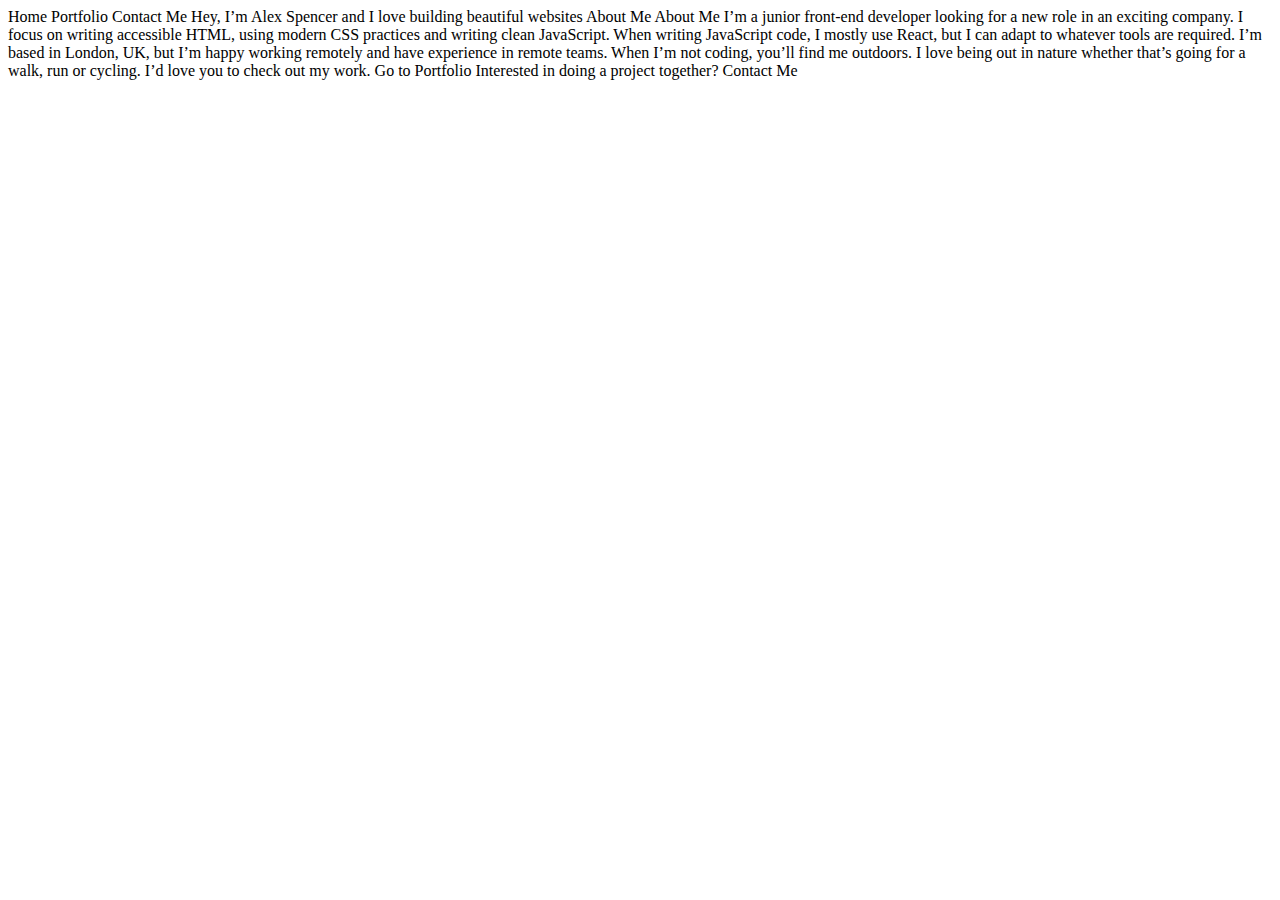
==== starter-code/index.html @ 2daa5cbf "first commit" ====
<!DOCTYPE html>
<html lang="en">
<head>
  <meta charset="UTF-8">
  <meta name="viewport" content="width=device-width, initial-scale=1.0">

  <link rel="icon" type="image/png" sizes="32x32" href="./images/favicon-32x32.png">
  
  <title>Frontend Mentor | Minimalist Portfolio</title>
</head>
<body>
  
  Home
  Portfolio
  Contact Me

  Hey, I’m Alex Spencer and I love building beautiful websites

  About Me

  About Me

  I’m a junior front-end developer looking for a new role in an exciting company. 
  I focus on writing accessible HTML, using modern CSS practices and writing clean 
  JavaScript. When writing JavaScript code, I mostly use React, but I can adapt to 
  whatever tools are required. I’m based in London, UK, but I’m happy working remotely 
  and have experience in remote teams. When I’m not coding, you’ll find me outdoors. 
  I love being out in nature whether that’s going for a walk, run or cycling. I’d love 
  you to check out my work.

  Go to Portfolio

  Interested in doing a project together?

  Contact Me

</body>
</html>
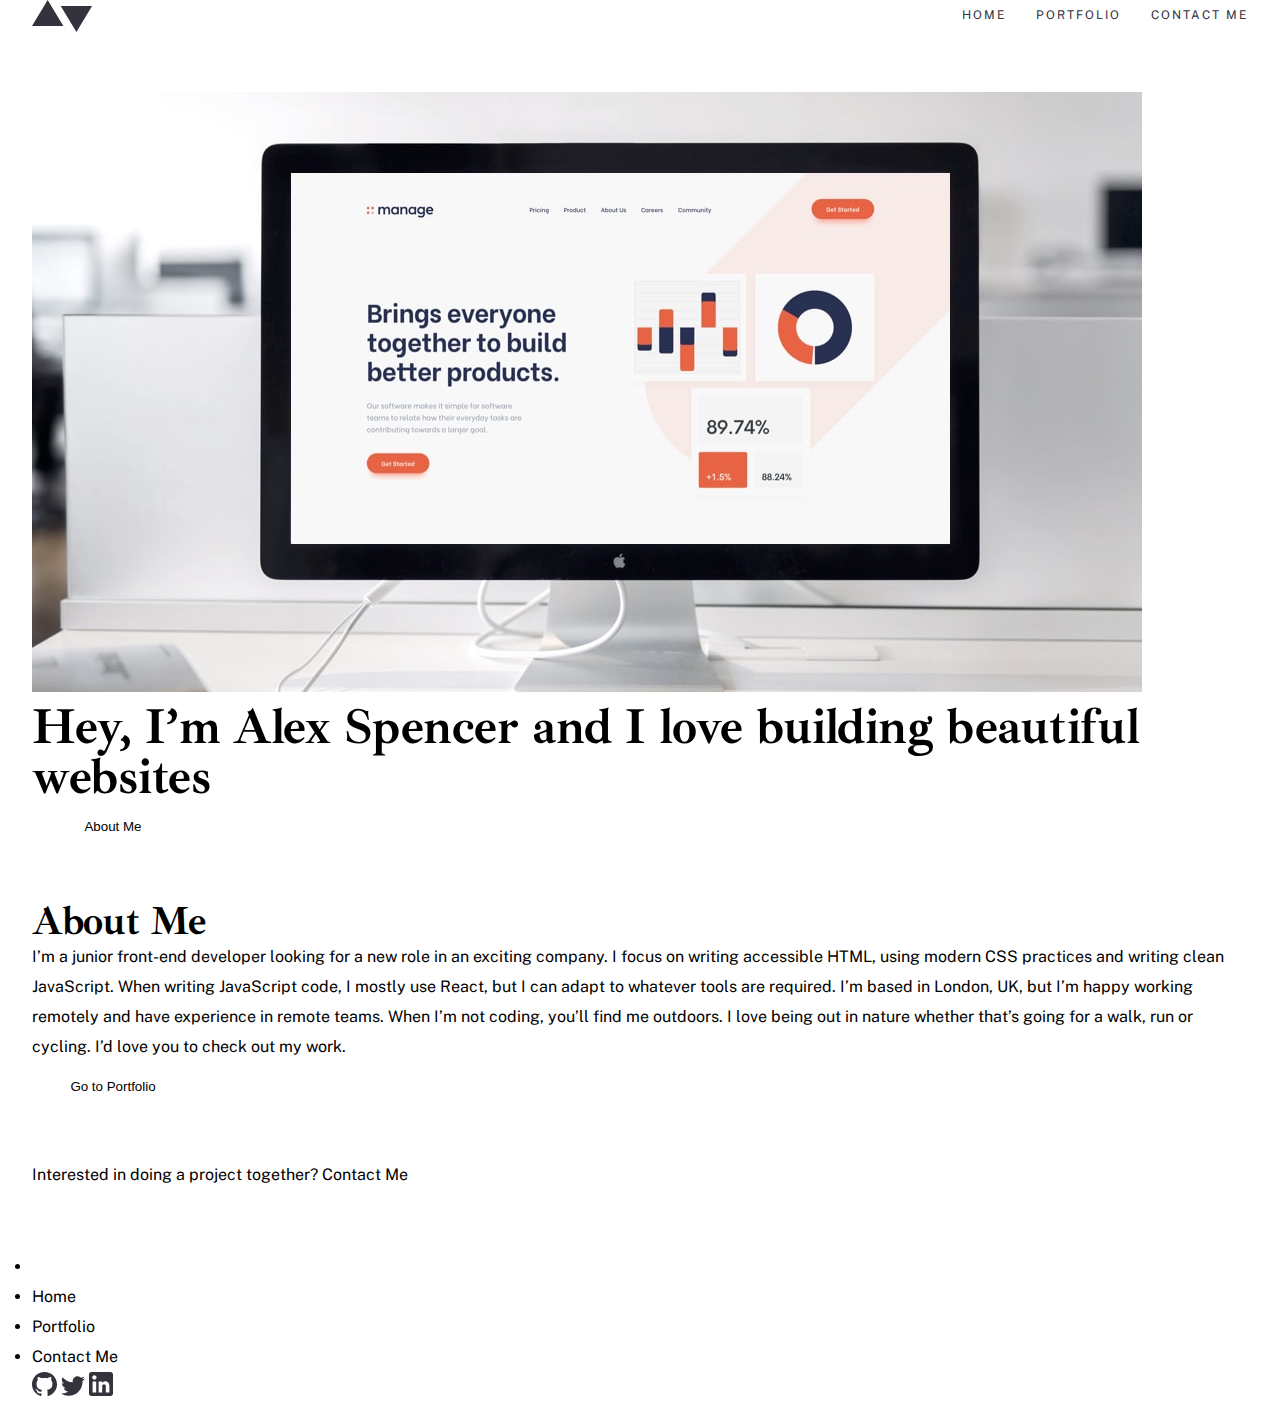
==== commit 0c4f8053: "Adding basic structure of index/home page & and basic style" ====
--- a/starter-code/index.html
+++ b/starter-code/index.html
@@ -1,38 +1,124 @@
 <!DOCTYPE html>
 <html lang="en">
+
 <head>
   <meta charset="UTF-8">
   <meta name="viewport" content="width=device-width, initial-scale=1.0">
 
   <link rel="icon" type="image/png" sizes="32x32" href="./images/favicon-32x32.png">
-  
+  <link rel="stylesheet" href="style.css">
+
   <title>Frontend Mentor | Minimalist Portfolio</title>
 </head>
+
 <body>
-  
-  Home
-  Portfolio
-  Contact Me
 
-  Hey, I’m Alex Spencer and I love building beautiful websites
+  <div class="container">
+    <nav class="navbar">
 
-  About Me
+      <div class="logo">
+        <svg xmlns="http://www.w3.org/2000/svg" width="61" height="32">
+          <path fill="#33323D" fill-rule="evenodd"
+            d="M60.082 5.878L44.408 32 28.735 5.878h31.347zM15.673 0l15.674 26.122H0L15.673 0z" />
+        </svg>
+      </div>
+      <ul class="navbar-list">
+        <li class="navbar-list-item">Home</li>
+        <li class="navbar-list-item">Portfolio</li>
+        <li class="navbar-list-item">Contact Me</li>
+      </ul>
+    </nav>
+  </div>
 
-  About Me
+  <div class="home-page">
 
-  I’m a junior front-end developer looking for a new role in an exciting company. 
-  I focus on writing accessible HTML, using modern CSS practices and writing clean 
-  JavaScript. When writing JavaScript code, I mostly use React, but I can adapt to 
-  whatever tools are required. I’m based in London, UK, but I’m happy working remotely 
-  and have experience in remote teams. When I’m not coding, you’ll find me outdoors. 
-  I love being out in nature whether that’s going for a walk, run or cycling. I’d love 
-  you to check out my work.
+    <div class="container">
 
-  Go to Portfolio
+      <div class="section hero">
 
-  Interested in doing a project together?
+        <div class="hero-image">
+          <img src="./images/homepage/desktop/image-homepage-hero.jpg" alt="Hero Image">
+        </div>
 
-  Contact Me
+        <div class="details">
+          <h1>Hey, I’m Alex Spencer and I love building beautiful websites</h1>
+
+          <button class="btn-secondary">About Me</button>
+        </div>
+
+      </div>
+
+      <div class="section about-me">
+        <h2>About Me</h2>
+
+        <p>
+          I’m a junior front-end developer looking for a new role in an exciting company.
+          I focus on writing accessible HTML, using modern CSS practices and writing clean
+          JavaScript. When writing JavaScript code, I mostly use React, but I can adapt to
+          whatever tools are required. I’m based in London, UK, but I’m happy working remotely
+          and have experience in remote teams. When I’m not coding, you’ll find me outdoors.
+          I love being out in nature whether that’s going for a walk, run or cycling. I’d love
+          you to check out my work.
+        </p>
+
+
+        <button class="btn-secondary">Go to Portfolio</button>
+      </div>
+
+      <div class="section contact">
+        Interested in doing a project together?
+
+        Contact Me
+      </div>
+
+    </div>
+
+  </div>
+
+
+
+
+  <div class="container">
+    <footer>
+
+      <div class="footer-navs">
+        <ul class="footer-list">
+          <li class="footer-logo">
+            <svg xmlns="http://www.w3.org/2000/svg" width="61" height="32">
+              <path fill="#fff" fill-rule="evenodd"
+                d="M60.082 5.878L44.408 32 28.735 5.878h31.347zM15.673 0l15.674 26.122H0L15.673 0z" />
+            </svg>
+          </li>
+          <li class="footer-list-item">Home</li>
+          <li class="footer-list-item">Portfolio</li>
+          <li class="footer-list-item">Contact Me</li>
+        </ul>
+
+        <div class="footer-socials">
+          <span class="footer-socials-item">
+            <svg xmlns="http://www.w3.org/2000/svg" width="25" height="24">
+              <path fill="#33323D"
+                d="M12.5 0C5.594 0 0 5.51 0 12.305c0 5.437 3.581 10.048 8.547 11.674.625.116.854-.265.854-.592 0-.292-.01-1.066-.016-2.092-3.477.742-4.21-1.65-4.21-1.65-.569-1.42-1.39-1.8-1.39-1.8-1.133-.764.087-.748.087-.748 1.255.086 1.914 1.268 1.914 1.268 1.115 1.881 2.927 1.338 3.641 1.024.113-.797.434-1.338.792-1.646-2.776-.308-5.694-1.366-5.694-6.08 0-1.343.484-2.44 1.286-3.302-.14-.31-.562-1.562.11-3.256 0 0 1.047-.33 3.437 1.261 1-.273 2.063-.409 3.125-.415 1.063.006 2.125.142 3.125.415 2.375-1.591 3.422-1.261 3.422-1.261.672 1.694.25 2.945.125 3.256.797.861 1.281 1.959 1.281 3.302 0 4.727-2.921 5.767-5.703 6.07.438.369.844 1.123.844 2.276 0 1.647-.016 2.97-.016 3.37 0 .322.22.707.86.584 5-1.615 8.579-6.23 8.579-11.658C25 5.509 19.403 0 12.5 0z" />
+            </svg>
+          </span>
+          <span class="footer-socials-item">
+            <svg xmlns="http://www.w3.org/2000/svg" width="24" height="20">
+              <path fill="#33323D"
+                d="M24 2.557a9.83 9.83 0 01-2.828.775A4.932 4.932 0 0023.337.608a9.864 9.864 0 01-3.127 1.195A4.916 4.916 0 0016.616.248c-3.179 0-5.515 2.966-4.797 6.045A13.978 13.978 0 011.671 1.149a4.93 4.93 0 001.523 6.574 4.903 4.903 0 01-2.229-.616c-.054 2.281 1.581 4.415 3.949 4.89a4.935 4.935 0 01-2.224.084 4.928 4.928 0 004.6 3.419A9.9 9.9 0 010 17.54a13.94 13.94 0 007.548 2.212c9.142 0 14.307-7.721 13.995-14.646A10.025 10.025 0 0024 2.557z" />
+            </svg>
+          </span>
+          <span class="footer-socials-item">
+            <svg xmlns="http://www.w3.org/2000/svg" width="24" height="24">
+              <path fill="#33323D"
+                d="M21.6 0H2.4C1.08 0 0 1.08 0 2.4v19.2C0 22.92 1.08 24 2.4 24h19.2c1.32 0 2.4-1.08 2.4-2.4V2.4C24 1.08 22.92 0 21.6 0zM7.2 20.4H3.6V9.6h3.6v10.8zM5.4 7.56c-1.2 0-2.16-.96-2.16-2.16 0-1.2.96-2.16 2.16-2.16 1.2 0 2.16.96 2.16 2.16 0 1.2-.96 2.16-2.16 2.16zm15 12.84h-3.6v-6.36c0-.96-.84-1.8-1.8-1.8-.96 0-1.8.84-1.8 1.8v6.36H9.6V9.6h3.6v1.44c.6-.96 1.92-1.68 3-1.68 2.28 0 4.2 1.92 4.2 4.2v6.84z" />
+            </svg>
+          </span>
+        </div>
+      </div>
+
+    </footer>
+  </div>
 
 </body>
+
 </html>--- a/starter-code/style.css
+++ b/starter-code/style.css
@@ -0,0 +1,116 @@
+@import url('https://fonts.googleapis.com/css2?family=Ibarra+Real+Nova:wght@400;700&family=Public+Sans&display=swap');
+
+:root{
+   --primary-cyan: #5fb4a2;
+   --dark-blue: #203a4c;
+   --gray-dark-blue: #33323d;
+   --bg-light-gray: #fafafa;
+   --txt-field-light-gray: #eaeaea;
+   --error-red: #f43030;
+  }
+*{
+  padding: 0;
+  margin: 0;
+  box-sizing: border-box;
+}
+body{
+  font-family: 'Public Sans', sans-serif;
+  line-height: 30px;
+  font-size: 16px;
+}
+.container{
+  width: 95%;
+  margin: 0 auto;
+}
+h1{
+  font-family: 'Ibarra Real Nova', serif;
+  font-weight: bold;
+  font-size: 50px;
+  line-height: 50px;
+  letter-spacing: -0.45px;
+}
+h2{
+  font-family: 'Ibarra Real Nova', serif;
+  font-weight: bold;
+  font-size: 40px;
+  line-height: 42px;
+  letter-spacing: -0.36px;
+}
+h3{
+  font-family: 'Ibarra Real Nova', serif;
+  font-size: 32px;
+  line-height: 36px;
+  letter-spacing: -0.29px;
+}
+
+.btn-primary{
+  width: 200px;
+  height: 48px;
+  background-color: var(--dark-blue);
+}
+.btn-primary:hover{
+  background-color: var(--primary-cyan);
+}
+.btn-primary:disabled{
+  background-color: var(--txt-field-light-gray);
+}
+.btn-secondary{
+  width: 162px;
+  height: 48px;
+  background-color: #fff;
+  border: var(--gray-dark-blue);
+}
+.btn-secondary:hover{
+  background-color: var(--gray-dark-blue);
+}
+.btn-secondary:disabled{
+  background-color: var(--bg-light-gray);
+} 
+
+input{
+  width: 240px;
+  height: 86px;
+  background-color: var(--txt-field-light-gray);
+}
+textarea:active, input:active{
+  border: 1px solid var(--primary-cyan);
+}
+textarea:blank, input:blank{
+  border: 1px solid var(--error-red);
+}
+textarea{
+  width: 237px;
+  height: 72px;background-color: var(--txt-field-light-gray);
+}
+
+/* Navbar */
+.navbar{
+  display: flex;
+  justify-content: space-between;
+}
+.navbar .navbar-list{
+  display: flex;
+}
+.navbar .navbar-list .navbar-list-item{
+  list-style: none;
+  margin: 0 15px;
+  color: var(--gray-dark-blue);
+  text-transform: uppercase;
+  font-size: 12px;
+  letter-spacing: 2px;
+}
+.navbar .navbar-list .navbar-list-item:hover{
+  color: var(--primary-cyan);
+  cursor: pointer;
+}
+.navbar .navbar-list .navbar-list-item:last-child{
+  margin-right: unset;
+}
+
+/* Home */
+.home-page {}
+.home-page .section{
+  margin: 50px auto;
+}
+
+/* Footer */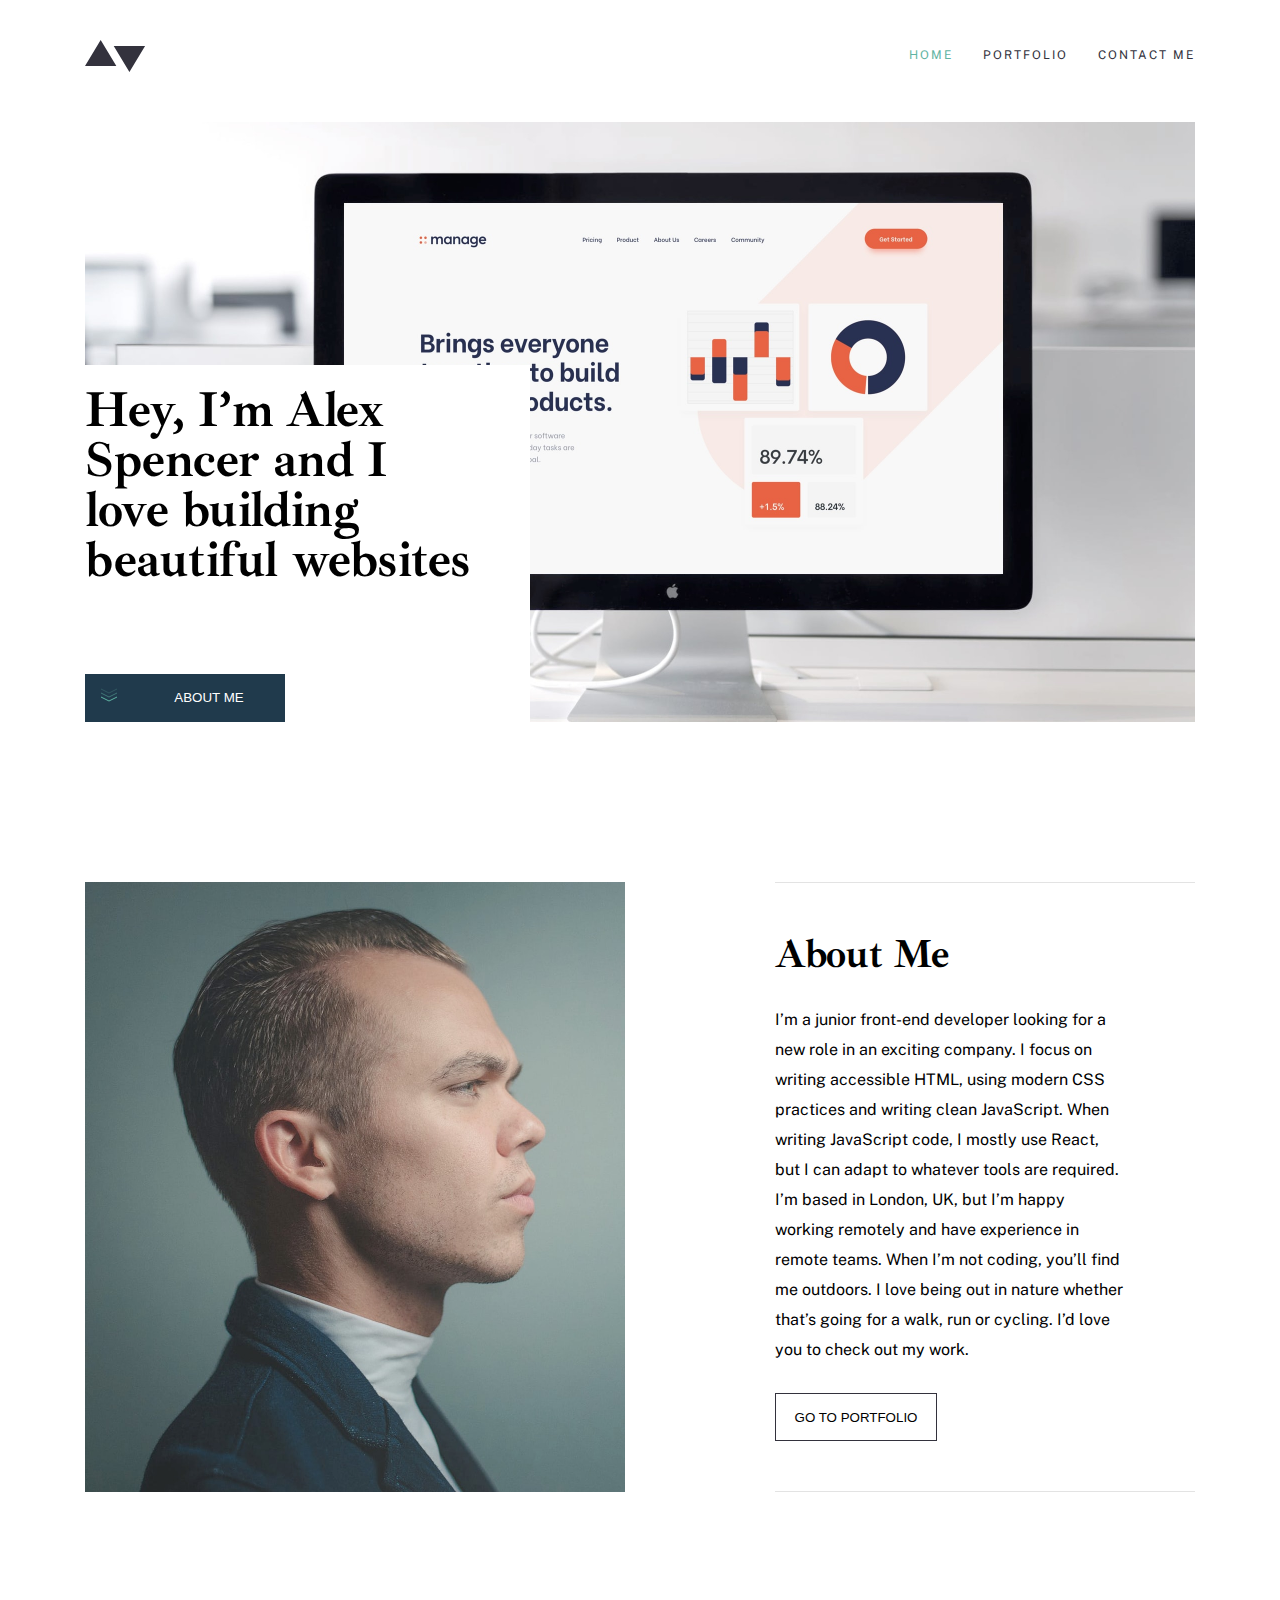
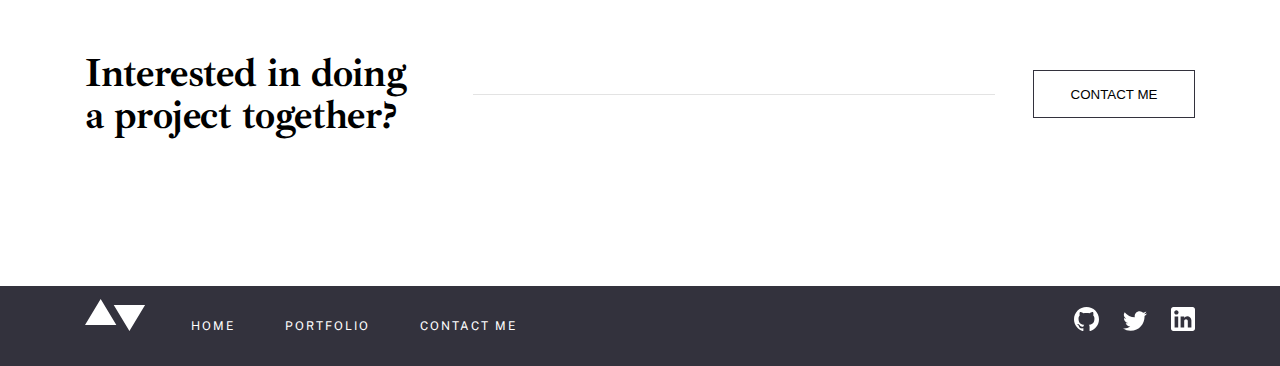
==== commit b7912ae8: "Finishing the home page" ====
--- a/starter-code/index.html
+++ b/starter-code/index.html
@@ -17,15 +17,17 @@
     <nav class="navbar">
 
       <div class="logo">
-        <svg xmlns="http://www.w3.org/2000/svg" width="61" height="32">
-          <path fill="#33323D" fill-rule="evenodd"
-            d="M60.082 5.878L44.408 32 28.735 5.878h31.347zM15.673 0l15.674 26.122H0L15.673 0z" />
-        </svg>
+        <a href="index.html">
+          <svg xmlns="http://www.w3.org/2000/svg" width="61" height="32">
+            <path fill="#33323D" fill-rule="evenodd"
+              d="M60.082 5.878L44.408 32 28.735 5.878h31.347zM15.673 0l15.674 26.122H0L15.673 0z" />
+          </svg>
+        </a>
       </div>
       <ul class="navbar-list">
-        <li class="navbar-list-item">Home</li>
-        <li class="navbar-list-item">Portfolio</li>
-        <li class="navbar-list-item">Contact Me</li>
+        <li class="navbar-list-item active" href="index.html">Home</li>
+        <li class="navbar-list-item" href="portfolio.html">Portfolio</li>
+        <li class="navbar-list-item" href="contact.html">Contact Me</li>
       </ul>
     </nav>
   </div>
@@ -36,50 +38,74 @@
 
       <div class="section hero">
 
+        <div class="details">
+          <h1>Hey, I’m Alex Spencer and I love building beautiful websites</h1>
+
+          <button class="btn-primary">
+            <span class="icon">
+              <svg xmlns="http://www.w3.org/2000/svg" width="16" height="14">
+                <g fill="none" fill-rule="evenodd" stroke="#5FB4A2">
+                  <path d="M0 9l8 4 8-4" />
+                  <path opacity=".5" d="M0 5l8 4 8-4" />
+                  <path opacity=".25" d="M0 1l8 4 8-4" />
+                </g>
+              </svg>
+            </span>
+            <span>About Me</span>
+          </button>
+        </div>
+
         <div class="hero-image">
-          <img src="./images/homepage/desktop/image-homepage-hero.jpg" alt="Hero Image">
+          <img src="./images/homepage/desktop/image-homepage-hero@2x.jpg" alt="Hero Image">
+        </div>
+
+
+
+      </div>
+
+      <div class="section about-me">
+        <div class="profile-image">
+          <img src="./images/homepage/desktop/image-homepage-profile@2x.jpg" alt="My Profile Image">
         </div>
 
         <div class="details">
-          <h1>Hey, I’m Alex Spencer and I love building beautiful websites</h1>
+          <div>
+            <hr>
+            <h2>About Me</h2>
 
-          <button class="btn-secondary">About Me</button>
+            <p>
+              I’m a junior front-end developer looking for a new role in an exciting company.
+              I focus on writing accessible HTML, using modern CSS practices and writing clean
+              JavaScript. When writing JavaScript code, I mostly use React, but I can adapt to
+              whatever tools are required. I’m based in London, UK, but I’m happy working remotely
+              and have experience in remote teams. When I’m not coding, you’ll find me outdoors.
+              I love being out in nature whether that’s going for a walk, run or cycling. I’d love
+              you to check out my work.
+            </p>
+          </div>
+
+          <div>
+            <button class="btn-secondary">Go to Portfolio</button>
+            <hr>
+          </div>
         </div>
 
       </div>
 
-      <div class="section about-me">
-        <h2>About Me</h2>
-
-        <p>
-          I’m a junior front-end developer looking for a new role in an exciting company.
-          I focus on writing accessible HTML, using modern CSS practices and writing clean
-          JavaScript. When writing JavaScript code, I mostly use React, but I can adapt to
-          whatever tools are required. I’m based in London, UK, but I’m happy working remotely
-          and have experience in remote teams. When I’m not coding, you’ll find me outdoors.
-          I love being out in nature whether that’s going for a walk, run or cycling. I’d love
-          you to check out my work.
-        </p>
-
-
-        <button class="btn-secondary">Go to Portfolio</button>
-      </div>
-
       <div class="section contact">
-        Interested in doing a project together?
-
-        Contact Me
+        <h2>
+          Interested in doing a project together?
+        </h2>
+        <hr>
+        <button class="btn-secondary">Contact Me</button>
       </div>
 
     </div>
 
   </div>
 
-
-
-
-  <div class="container">
-    <footer>
+  <footer>
+    <div class="container">
 
       <div class="footer-navs">
         <ul class="footer-list">
@@ -89,35 +115,35 @@
                 d="M60.082 5.878L44.408 32 28.735 5.878h31.347zM15.673 0l15.674 26.122H0L15.673 0z" />
             </svg>
           </li>
-          <li class="footer-list-item">Home</li>
-          <li class="footer-list-item">Portfolio</li>
-          <li class="footer-list-item">Contact Me</li>
+          <li class="footer-list-item" href="index.html">Home</li>
+          <li class="footer-list-item" href="portfolio.html">Portfolio</li>
+          <li class="footer-list-item" href="contact.html">Contact Me</li>
         </ul>
 
         <div class="footer-socials">
           <span class="footer-socials-item">
             <svg xmlns="http://www.w3.org/2000/svg" width="25" height="24">
-              <path fill="#33323D"
+              <path fill="#fff"
                 d="M12.5 0C5.594 0 0 5.51 0 12.305c0 5.437 3.581 10.048 8.547 11.674.625.116.854-.265.854-.592 0-.292-.01-1.066-.016-2.092-3.477.742-4.21-1.65-4.21-1.65-.569-1.42-1.39-1.8-1.39-1.8-1.133-.764.087-.748.087-.748 1.255.086 1.914 1.268 1.914 1.268 1.115 1.881 2.927 1.338 3.641 1.024.113-.797.434-1.338.792-1.646-2.776-.308-5.694-1.366-5.694-6.08 0-1.343.484-2.44 1.286-3.302-.14-.31-.562-1.562.11-3.256 0 0 1.047-.33 3.437 1.261 1-.273 2.063-.409 3.125-.415 1.063.006 2.125.142 3.125.415 2.375-1.591 3.422-1.261 3.422-1.261.672 1.694.25 2.945.125 3.256.797.861 1.281 1.959 1.281 3.302 0 4.727-2.921 5.767-5.703 6.07.438.369.844 1.123.844 2.276 0 1.647-.016 2.97-.016 3.37 0 .322.22.707.86.584 5-1.615 8.579-6.23 8.579-11.658C25 5.509 19.403 0 12.5 0z" />
             </svg>
           </span>
           <span class="footer-socials-item">
             <svg xmlns="http://www.w3.org/2000/svg" width="24" height="20">
-              <path fill="#33323D"
+              <path fill="#fff"
                 d="M24 2.557a9.83 9.83 0 01-2.828.775A4.932 4.932 0 0023.337.608a9.864 9.864 0 01-3.127 1.195A4.916 4.916 0 0016.616.248c-3.179 0-5.515 2.966-4.797 6.045A13.978 13.978 0 011.671 1.149a4.93 4.93 0 001.523 6.574 4.903 4.903 0 01-2.229-.616c-.054 2.281 1.581 4.415 3.949 4.89a4.935 4.935 0 01-2.224.084 4.928 4.928 0 004.6 3.419A9.9 9.9 0 010 17.54a13.94 13.94 0 007.548 2.212c9.142 0 14.307-7.721 13.995-14.646A10.025 10.025 0 0024 2.557z" />
             </svg>
           </span>
           <span class="footer-socials-item">
             <svg xmlns="http://www.w3.org/2000/svg" width="24" height="24">
-              <path fill="#33323D"
+              <path fill="#fff"
                 d="M21.6 0H2.4C1.08 0 0 1.08 0 2.4v19.2C0 22.92 1.08 24 2.4 24h19.2c1.32 0 2.4-1.08 2.4-2.4V2.4C24 1.08 22.92 0 21.6 0zM7.2 20.4H3.6V9.6h3.6v10.8zM5.4 7.56c-1.2 0-2.16-.96-2.16-2.16 0-1.2.96-2.16 2.16-2.16 1.2 0 2.16.96 2.16 2.16 0 1.2-.96 2.16-2.16 2.16zm15 12.84h-3.6v-6.36c0-.96-.84-1.8-1.8-1.8-.96 0-1.8.84-1.8 1.8v6.36H9.6V9.6h3.6v1.44c.6-.96 1.92-1.68 3-1.68 2.28 0 4.2 1.92 4.2 4.2v6.84z" />
             </svg>
           </span>
         </div>
       </div>
 
-    </footer>
-  </div>
+    </div>
+  </footer>
 
 </body>
 
--- a/starter-code/style.css
+++ b/starter-code/style.css
@@ -19,7 +19,7 @@
   font-size: 16px;
 }
 .container{
-  width: 95%;
+  width: 1110px;
   margin: 0 auto;
 }
 h1{
@@ -42,14 +42,19 @@
   line-height: 36px;
   letter-spacing: -0.29px;
 }
-
+button:hover{
+  cursor: pointer;
+  border: none;
+}
 .btn-primary{
-  width: 200px;
+  width: 200px;        
   height: 48px;
   background-color: var(--dark-blue);
+  border: none;
 }
 .btn-primary:hover{
   background-color: var(--primary-cyan);
+  border-color: var(--primary-cyan);
 }
 .btn-primary:disabled{
   background-color: var(--txt-field-light-gray);
@@ -58,15 +63,18 @@
   width: 162px;
   height: 48px;
   background-color: #fff;
-  border: var(--gray-dark-blue);
+  border:1px solid var(--gray-dark-blue);
 }
 .btn-secondary:hover{
   background-color: var(--gray-dark-blue);
+  color: var(--bg-light-gray);
 }
 .btn-secondary:disabled{
   background-color: var(--bg-light-gray);
 } 
-
+ul li{
+  list-style-type: none;
+}
 input{
   width: 240px;
   height: 86px;
@@ -82,23 +90,30 @@
   width: 237px;
   height: 72px;background-color: var(--txt-field-light-gray);
 }
-
+hr{
+  background-color: #e3e3e3;
+  height: 1px;
+  border: 0;
+}
 /* Navbar */
 .navbar{
   display: flex;
   justify-content: space-between;
+  padding-top: 40px;
 }
 .navbar .navbar-list{
   display: flex;
 }
 .navbar .navbar-list .navbar-list-item{
-  list-style: none;
   margin: 0 15px;
   color: var(--gray-dark-blue);
   text-transform: uppercase;
   font-size: 12px;
   letter-spacing: 2px;
 }
+.navbar .navbar-list .navbar-list-item.active{
+  color: var(--primary-cyan);
+}
 .navbar .navbar-list .navbar-list-item:hover{
   color: var(--primary-cyan);
   cursor: pointer;
@@ -108,9 +123,138 @@
 }
 
 /* Home */
-.home-page {}
 .home-page .section{
-  margin: 50px auto;
-}
-
-/* Footer */+  margin: 40px auto;
+}
+.home-page .hero{
+  display: flex;
+  position: relative;
+}
+.home-page .hero .hero-image{
+  width: 100%;
+}
+.home-page .hero .hero-image img{
+  background-size: cover;
+  overflow-y: hidden;
+  width: 100%;
+}
+.home-page .hero .details{
+  position: absolute;
+  bottom: 10px;
+}
+.home-page .hero .details{
+  width: 445px;
+  height: 357px;
+  background-color: #fff;
+  display: flex;
+  flex-direction: column;
+  justify-content: space-between;
+}
+.home-page .hero .details h1{
+  margin-top: 20px;
+  padding-right: 50px;
+}
+.home-page .hero .details button{
+  color: #fff;
+  text-transform: uppercase;
+  line-height: 48px;
+}
+.home-page .hero .details button .icon{
+  float: left;
+  width: 48px;
+  height: 48px;
+  line-height: 48px;
+  /* background-color: var(--gray-dark-blue); */
+}
+.home-page .hero .details button:hover .icon svg g{
+  stroke: #fff;
+}
+
+.about-me{
+  margin-top: 150px !important;
+  display: flex;
+}
+.about-me .profile-image img{
+  background-size: cover;
+  width: 540px;
+  height: 610px;
+}
+.about-me .details{
+  height: 610px;
+  margin-left: 150px;
+  display: flex;
+  flex-direction: column;
+  justify-content: space-between;
+}
+.about-me .details h2{
+  margin: 50px 0 30px 0;
+}
+.about-me .details p{
+  padding-right: 70px;
+}
+.about-me .details button{
+  margin-bottom: 50px ;
+  text-transform: uppercase;
+}
+.contact{
+  margin-top: 150px !important;
+  display: flex;
+  justify-content: space-between;
+  align-items: center;
+}
+.contact h2{
+  width: 350px;
+}
+.contact hr{
+  width: 47%;
+}
+.contact button{
+  text-transform: uppercase;
+}
+/* Footer */
+
+footer {
+  background-color: var(--gray-dark-blue);
+  margin-top: 150px !important;
+  height: 80px;
+}
+footer .footer-navs {
+  display: flex;
+  justify-content: space-between;
+  align-items: center;
+  height: 80px;
+  line-height: 80px;
+}
+footer .footer-navs .footer-list{
+  display: flex;
+  color: #fff;
+}
+footer .footer-navs .footer-list .footer-logo{
+  margin-right: 20px;
+  height: 80px;
+  display: inline-block;
+  line-height: 80px;
+}
+footer .footer-navs .footer-list .footer-list-item {
+  margin: 0 25px;
+  text-transform: uppercase;
+  font-size: 12px;
+  letter-spacing: 2px;
+}
+footer .footer-navs .footer-socials .footer-socials-item {
+  margin: 0 10px;
+  height: 80px;
+  line-height: 80px;
+  display: inline-block;
+}
+footer .footer-navs .footer-socials .footer-socials-item:last-child {
+  margin-right: 0;
+}
+footer .footer-navs .footer-list .footer-list-item:hover {
+  cursor: pointer;
+  color:var(--primary-cyan);
+}
+footer .footer-navs .footer-socials .footer-socials-item svg:hover path{
+  fill: var(--primary-cyan);
+  cursor: pointer;
+}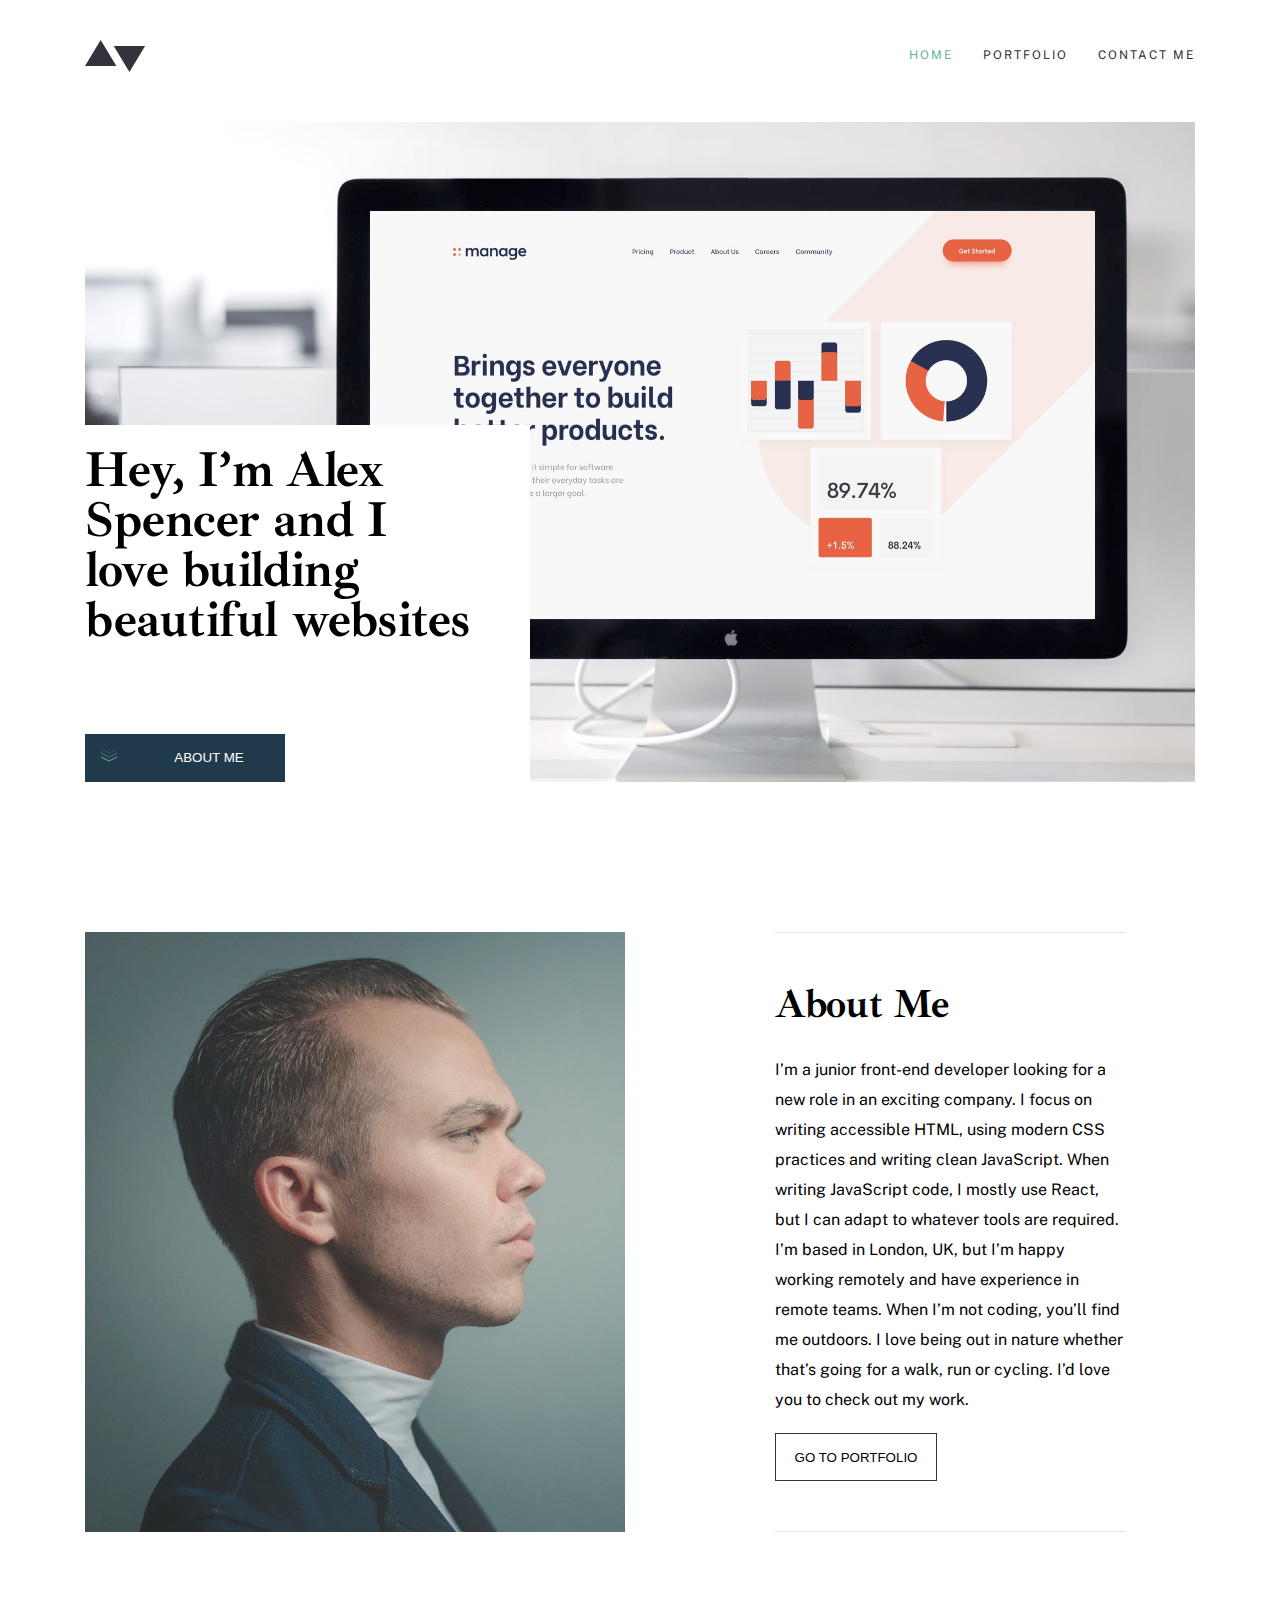
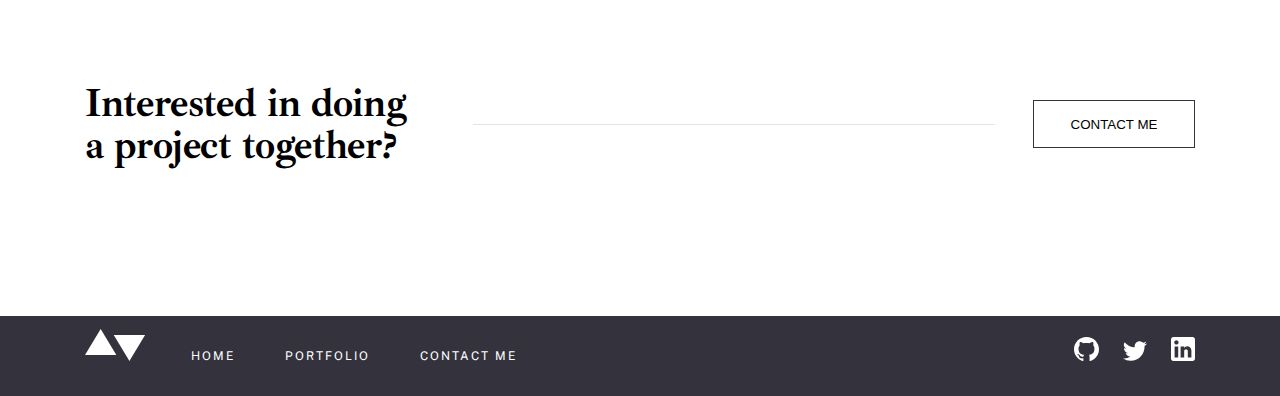
==== commit 55972498: "Finishing tablet style for contact page and all single project pages" ====
--- a/starter-code/index.html
+++ b/starter-code/index.html
@@ -25,9 +25,9 @@
         </a>
       </div>
       <ul class="navbar-list">
-        <li class="navbar-list-item active" href="index.html">Home</li>
-        <li class="navbar-list-item" href="portfolio.html">Portfolio</li>
-        <li class="navbar-list-item" href="contact.html">Contact Me</li>
+        <li class="navbar-list-item active"><a href="index.html">Home</a></li>
+        <li class="navbar-list-item"><a href="portfolio.html">Portfolio</a></li>
+        <li class="navbar-list-item"><a href="contact.html">Contact Me</a></li>
       </ul>
     </nav>
   </div>
@@ -56,7 +56,6 @@
         </div>
 
         <div class="hero-image">
-          <img src="./images/homepage/desktop/image-homepage-hero@2x.jpg" alt="Hero Image">
         </div>
 
 
@@ -65,7 +64,6 @@
 
       <div class="section about-me">
         <div class="profile-image">
-          <img src="./images/homepage/desktop/image-homepage-profile@2x.jpg" alt="My Profile Image">
         </div>
 
         <div class="details">
@@ -85,7 +83,7 @@
           </div>
 
           <div>
-            <button class="btn-secondary">Go to Portfolio</button>
+            <button class="btn-secondary"><a href="portfolio.html">Go to Portfolio</a></button>
             <hr>
           </div>
         </div>
@@ -97,7 +95,7 @@
           Interested in doing a project together?
         </h2>
         <hr>
-        <button class="btn-secondary">Contact Me</button>
+        <button class="btn-secondary"><a href="contact.html">Contact Me</a></button>
       </div>
 
     </div>
@@ -115,9 +113,9 @@
                 d="M60.082 5.878L44.408 32 28.735 5.878h31.347zM15.673 0l15.674 26.122H0L15.673 0z" />
             </svg>
           </li>
-          <li class="footer-list-item" href="index.html">Home</li>
-          <li class="footer-list-item" href="portfolio.html">Portfolio</li>
-          <li class="footer-list-item" href="contact.html">Contact Me</li>
+          <li class="footer-list-item"><a href="index.html">Home</a></li>
+          <li class="footer-list-item"><a href="portfolio.html">Portfolio</a></li>
+          <li class="footer-list-item"><a href="contact.html">Contact Me</a></li>
         </ul>
 
         <div class="footer-socials">
--- a/starter-code/style.css
+++ b/starter-code/style.css
@@ -15,8 +15,8 @@
 }
 body{
   font-family: 'Public Sans', sans-serif;
+  font-size: 16px;
   line-height: 30px;
-  font-size: 16px;
 }
 .container{
   width: 1110px;
@@ -95,6 +95,13 @@
   height: 1px;
   border: 0;
 }
+a{
+  color: unset;
+  text-decoration: unset;
+}
+.section{
+  margin: 40px auto;
+}
 /* Navbar */
 .navbar{
   display: flex;
@@ -122,25 +129,23 @@
   margin-right: unset;
 }
 
-/* Home */
-.home-page .section{
-  margin: 40px auto;
-}
+/* Home Page */
+
 .home-page .hero{
   display: flex;
   position: relative;
 }
-.home-page .hero .hero-image{
-  width: 100%;
-}
-.home-page .hero .hero-image img{
+
+.home-page .hero .hero-image {
+  background-image: url(./images/homepage/desktop/image-homepage-hero@2x.jpg);
   background-size: cover;
   overflow-y: hidden;
   width: 100%;
+  height: 660px;
 }
 .home-page .hero .details{
   position: absolute;
-  bottom: 10px;
+  bottom: 0;
 }
 .home-page .hero .details{
   width: 445px;
@@ -164,7 +169,6 @@
   width: 48px;
   height: 48px;
   line-height: 48px;
-  /* background-color: var(--gray-dark-blue); */
 }
 .home-page .hero .details button:hover .icon svg g{
   stroke: #fff;
@@ -174,13 +178,15 @@
   margin-top: 150px !important;
   display: flex;
 }
-.about-me .profile-image img{
+.about-me .profile-image{
+  background-image: url(./images/homepage/desktop/image-homepage-profile@2x.jpg);
   background-size: cover;
   width: 540px;
-  height: 610px;
+  height: 600px;
 }
 .about-me .details{
-  height: 610px;
+  width: 350px;
+  height: 600px;
   margin-left: 150px;
   display: flex;
   flex-direction: column;
@@ -190,7 +196,7 @@
   margin: 50px 0 30px 0;
 }
 .about-me .details p{
-  padding-right: 70px;
+  padding-right: 0;
 }
 .about-me .details button{
   margin-bottom: 50px ;
@@ -211,8 +217,319 @@
 .contact button{
   text-transform: uppercase;
 }
+
+/* Portfolio Page */
+
+.portfolio-page .section{
+  margin-top: 100px !important;
+  display: flex;
+}
+.portfolio-page .section:nth-child(even){
+  flex-direction: row-reverse;
+}
+.portfolio-page .manage .manage-image,
+.portfolio-page .bookmark .bookmark-image,
+.portfolio-page .insure .insure-image,
+.portfolio-page .fylo .fylo-image{
+  background-size: cover;
+  width: 540px;
+  height: 500px;
+}
+.portfolio-page .manage .manage-image{
+  background-image: url(./images/portfolio/desktop/image-portfolio-manage.jpg);
+}
+.portfolio-page .bookmark .bookmark-image{
+  background-image: url(./images/portfolio/desktop/image-portfolio-bookmark.jpg);
+}
+.portfolio-page .insure .insure-image{
+  background-image: url(./images/portfolio/desktop/image-portfolio-insure.jpg);
+}
+.portfolio-page .fylo .fylo-image{
+  background-image: url(./images/portfolio/desktop/image-portfolio-fylo.jpg);
+}
+.portfolio-page .details{
+  height: 500px;
+  margin-left: 150px;
+  display: flex;
+  flex-direction: column;
+  justify-content: space-between;
+}
+.portfolio-page .section:nth-child(odd) .details,
+.portfolio-page .section:nth-child(even) .details{
+  margin-left: 75px;
+  margin-right: 75px;
+}
+.portfolio-page .details h2{
+  margin: 50px 0 30px 0;
+}
+.portfolio-page .details p{
+  padding-right: 70px;
+}
+.portfolio-page .details button{
+  margin-bottom: 50px ;
+  text-transform: uppercase;
+}
+
+/* Manage-project Page */
+/* Bookmark-project Page */
+/* Insure-project Page */
+/* Fylo-project Page */
+.fylo-page,
+.insure-page,
+.bookmark-page,
+.manage-page{
+  margin-top: 100px;
+}
+.fylo-page .project-image .fylo-image,
+.insure-page .project-image .insure-image,
+.bookmark-page .project-image .bookmark-image,
+.manage-page .project-image .manage-image{
+  height: 500px;
+  width: 100%;
+  background-size: cover;
+}
+.fylo-page .project-image .fylo-image{background-image: url(./images/detail/desktop/image-fylo-hero@2x.jpg);}
+.insure-page .project-image .insure-image{background-image: url(./images/detail/desktop/image-insure-hero@2x.jpg);}
+.bookmark-page .project-image .bookmark-image{background-image: url(./images/detail/desktop/image-bookmark-hero@2x.jpg);}
+.manage-page .project-image .manage-image{background-image: url(./images/detail/desktop/image-manage-hero@2x.jpg);}
+
+.fylo-page .project-details,
+.insure-page .project-details,
+.bookmark-page .project-details,
+.manage-page .project-details {
+  display: flex;
+  margin-top: 100px;
+}
+.fylo-page .project-details .project-summary,
+.insure-page .project-details .project-summary,
+.bookmark-page .project-details .project-summary,
+.manage-page .project-details .project-summary{
+  width: 40%;
+  display: flex;
+}
+.fylo-page .project-details .project-summary .details,
+.insure-page .project-details .project-summary .details,
+.bookmark-page .project-details .project-summary .details,
+.manage-page .project-details .project-summary .details{
+  height: 500px;
+  margin-right: 50px;
+  display: flex;
+  flex-direction: column;
+  justify-content: space-between;
+}
+.fylo-page .project-details .project-summary .details h2,
+.insure-page .project-details .project-summary .details h2,
+.bookmark-page .project-details .project-summary .details h2,
+.manage-page .project-details .project-summary .details h2{
+  margin: 50px 0 30px 0;
+}
+.fylo-page .project-details .project-summary .details p,
+.insure-page .project-details .project-summary .details p,
+.bookmark-page .project-details .project-summary .details p,
+.manage-page .project-details .project-summary .details p{
+  font-size: 15px;
+}
+.fylo-page .project-details .project-summary .details .tech-stack-info,
+.insure-page .project-details .project-summary .details .tech-stack-info,
+.bookmark-page .project-details .project-summary .details .tech-stack-info,
+.manage-page .project-details .project-summary .details .tech-stack-info{
+  margin: 57px 0 20px 0;
+}
+.fylo-page .project-details .project-summary .details .tech-stack-info p.tech-info,
+.fylo-page .project-details .project-summary .details .tech-stack-info p.stack,
+.insure-page .project-details .project-summary .details .tech-stack-info p.tech-info,
+.insure-page .project-details .project-summary .details .tech-stack-info p.stack,
+.bookmark-page .project-details .project-summary .details .tech-stack-info p.tech-info,
+.bookmark-page .project-details .project-summary .details .tech-stack-info p.stack,
+.manage-page .project-details .project-summary .details .tech-stack-info p.tech-info,
+.manage-page .project-details .project-summary .details .tech-stack-info p.stack{
+  color: var(--primary-cyan);
+  font-weight: bold;
+  font-size: 16px;
+  padding: unset;
+}
+.fylo-page .project-details .project-summary .details .tech-stack-info p.stack,
+.insure-page .project-details .project-summary .details .tech-stack-info p.stack,
+.bookmark-page .project-details .project-summary .details .tech-stack-info p.stack,
+.manage-page .project-details .project-summary .details .tech-stack-info p.stack{
+  margin-top: 20px;
+}
+.fylo-page .project-details .project-summary .details button,
+.insure-page .project-details .project-summary .details button,
+.bookmark-page .project-details .project-summary .details button,
+.manage-page .project-details .project-summary .details button{
+  margin-bottom: 50px ;
+  text-transform: uppercase;
+}
+.fylo-page .project-details .project-background,
+.insure-page .project-details .project-background,
+.bookmark-page .project-details .project-background,
+.manage-page .project-details .project-background{
+  width: 61%;
+}
+.fylo-page .project-details .project-background h3,
+.insure-page .project-details .project-background h3,
+.bookmark-page .project-details .project-background h3,
+.manage-page .project-details .project-background h3{
+  line-height: 42px;
+}
+.fylo-page .project-details .project-background .description,
+.insure-page .project-details .project-background .description,
+.bookmark-page .project-details .project-background .description,
+.manage-page .project-details .project-background .description{
+  margin: 40px 0;
+}
+.fylo-page .project-details .project-background .previews,
+.insure-page .project-details .project-background .previews,
+.bookmark-page .project-details .project-background .previews,
+.manage-page .project-details .project-background .previews{
+  margin-bottom: 30px;
+}
+.fylo-page .project-details .project-background .project-previews .preview,
+.insure-page .project-details .project-background .project-previews .preview,
+.bookmark-page .project-details .project-background .project-previews .preview,
+.manage-page .project-details .project-background .project-previews .preview{
+  background-size: cover;
+  width: 100%;
+  height: 400px;
+}
+
+.fylo-page .project-details .project-background .project-previews .preview:first-child,
+.insure-page .project-details .project-background .project-previews .preview:first-child,
+.bookmark-page .project-details .project-background .project-previews .preview:first-child,
+.manage-page .project-details .project-background .project-previews .preview:first-child{
+  margin-bottom: 20px;
+
+}
+.fylo-page .project-details .project-background .project-previews .preview:first-child{background-image: url(./images/detail/desktop/image-fylo-preview-1@2x.jpg);}
+.insure-page .project-details .project-background .project-previews .preview:first-child{background-image: url(./images/detail/desktop/image-insure-preview-1@2x.jpg);}
+.bookmark-page .project-details .project-background .project-previews .preview:first-child{background-image: url(./images/detail/desktop/image-bookmark-preview-1@2x.jpg);}
+.manage-page .project-details .project-background .project-previews .preview:first-child{
+  background-image: url(./images/detail/desktop/image-manage-preview-1@2x.jpg);
+}
+
+.fylo-page .project-details .project-background .project-previews .preview:last-child{background-image: url(./images/detail/desktop/image-fylo-preview-2@2x.jpg);}
+.insure-page .project-details .project-background .project-previews .preview:last-child{background-image: url(./images/detail/desktop/image-insure-preview-2@2x.jpg);}
+.bookmark-page .project-details .project-background .project-previews .preview:last-child{background-image: url(./images/detail/desktop/image-bookmark-preview-2@2x.jpg);}
+.manage-page .project-details .project-background .project-previews .preview:last-child{
+ background-image: url(./images/detail/desktop/image-manage-preview-2@2x.jpg)
+}
+
+.fylo-page .project-details .project-background .project-previews img:first-child,
+.insure-page .project-details .project-background .project-previews img:first-child,
+.bookmark-page .project-details .project-background .project-previews img:first-child,
+.manage-page .project-details .project-background .project-previews img:first-child{
+  margin-bottom: 20px;
+}
+.fylo-page .previouse-next,
+.insure-page .previouse-next,
+.bookmark-page .previouse-next,
+.manage-page .previouse-next {
+  display: flex;
+  justify-content: space-between;
+  align-items: center;
+  border-top: 1px solid ;
+  border-bottom: 1px solid ;
+  border-color: #33323d21;
+}
+.fylo-page .previouse-next .divider,
+.insure-page .previouse-next .divider,
+.bookmark-page .previouse-next .divider,
+.manage-page .previouse-next .divider{
+  width: 1px;
+  height: 130px;
+  background-color: var(--gray-dark-blue);
+  opacity: 15%;
+}
+.fylo-page .previouse-next .next span,
+.insure-page .previouse-next .next span,
+.bookmark-page .previouse-next .next span,
+.manage-page .previouse-next .next span{float: right;}
+
+.fylo-page .previouse-next .previouse ,
+.fylo-page .previouse-next .next,
+.insure-page .previouse-next .previouse ,
+.insure-page .previouse-next .next,
+.bookmark-page .previouse-next .previouse ,
+.bookmark-page .previouse-next .next,
+.manage-page .previouse-next .previouse ,
+.manage-page .previouse-next .next {
+  display: flex;
+  align-items: center;
+  cursor: pointer;
+}
+.fylo-page .previouse-next .previouse:hover .holder span,
+.fylo-page .previouse-next .next:hover .holder span,
+.insure-page .previouse-next .previouse:hover .holder span,
+.insure-page .previouse-next .next:hover .holder span,
+.bookmark-page .previouse-next .previouse:hover .holder span,
+.bookmark-page .previouse-next .next:hover .holder span,
+.manage-page .previouse-next .previouse:hover .holder span,
+.manage-page .previouse-next .next:hover .holder span{
+  text-decoration: underline;
+}
+.fylo-page .previouse-next .previouse .holder,
+.insure-page .previouse-next .previouse .holder,
+.bookmark-page .previouse-next .previouse .holder,
+.manage-page .previouse-next .previouse .holder
+{
+  margin-left: 15px;
+}
+.fylo-page .previouse-next .next .holder,
+.insure-page .previouse-next .next .holder,
+.bookmark-page .previouse-next .next .holder,
+.manage-page .previouse-next .next .holder{
+  margin-right: 15px;
+}
+
+/* Contact Page */
+.contact-page{
+  margin: 50px 0;
+}
+.contact-page .intro,
+.contact-page .contact-form{
+  display: flex;
+  justify-content: space-between;
+}
+.contact-page .intro .right-side,
+.contact-page .contact-form .right-side{
+  width: 635px;
+}
+.contact-page .intro .right-side .socials{
+  display: flex;
+}
+.contact-page .intro .right-side .socials .socials-item{
+  margin-top: 20px;
+}
+.contact-page .intro .right-side .socials .socials-item:not(:first-child){
+  margin-left: 20px;
+}
+.contact-page .contact-form .right-side form .form-item:not(:first-child){
+  margin: 20px 0;
+}
+.contact-page .contact-form .right-side form .form-item label{
+  font-weight: bold;
+  font-size: 13px;
+  line-height: 30px;
+}
+.contact-page .contact-form .right-side form .form-item input{
+  height: 48px;
+}
+.contact-page .contact-form .right-side form .form-item textarea{
+  height: 96px;
+}
+.contact-page .contact-form .right-side form .form-item input,
+.contact-page .contact-form .right-side form .form-item textarea{
+  width: 100%;
+  border: none;
+  padding: 10px;
+}
+.contact-page .contact-form .right-side form button{
+  color: #fff;
+  text-transform: uppercase;
+  margin-top: 20px;
+}
 /* Footer */
-
 footer {
   background-color: var(--gray-dark-blue);
   margin-top: 150px !important;
@@ -257,4 +574,174 @@
 footer .footer-navs .footer-socials .footer-socials-item svg:hover path{
   fill: var(--primary-cyan);
   cursor: pointer;
+}
+
+
+
+/* mobile screen */
+@media screen and (max-width: 375px) {
+  
+  
+}
+
+/* tablet screen */
+@media screen and  (max-width: 768px) {
+  body{
+    font-size: 15px;
+  }
+  .container{
+    width: 689px;
+  }
+  h1{
+    font-size: 40px;
+    line-height: 42px;
+    letter-spacing: -.36px;
+  }
+  .home-page .hero .details {
+    width: 514px;
+    height: 278px;
+  }
+  .home-page .hero .details h1{
+    margin-top: 50px;
+  }
+  
+  .about-me .profile-image {
+    width: 281px;
+
+  }
+  .home-page .hero .hero-image {
+    background-image: url(./images/homepage/tablet/image-homepage-hero.jpg);
+  }
+  .about-me .profile-image  {
+    background-image: url(./images/homepage/tablet/image-homepage-profile.jpg);
+  }
+  .about-me .details{
+    margin-left: 75px;
+  }
+
+  /* Portfolio Page */
+  .portfolio-page .manage,
+  .portfolio-page .bookmark,
+  .portfolio-page .insure,
+  .portfolio-page .fylo{
+    justify-content: space-between;
+  }
+  .portfolio-page .manage .manage-image,
+  .portfolio-page .bookmark .bookmark-image,
+  .portfolio-page .insure .insure-image,
+  .portfolio-page .fylo .fylo-image{
+    background-size: cover;
+    width: 339px;
+    height: 314px;
+    align-self: center;
+  }
+  .portfolio-page .manage .manage-image{
+    background-image: url(./images/portfolio/tablet/image-portfolio-manage.jpg);
+  }
+  .portfolio-page .bookmark .bookmark-image{
+    background-image: url(./images/portfolio/tablet/image-portfolio-bookmark.jpg);
+  }
+  .portfolio-page .insure .insure-image{
+    background-image: url(./images/portfolio/tablet/image-portfolio-insure.jpg);
+  }
+  .portfolio-page .fylo .fylo-image{
+    background-image: url(./images/portfolio/tablet/image-portfolio-fylo.jpg);
+  }
+
+  .portfolio-page .details{
+    height: 418px;
+    width: 281px;
+    margin-left: 50px;
+  }
+  .portfolio-page .section:nth-child(odd) .details,
+  .portfolio-page .section:nth-child(even) .details{
+    margin-left: unset;
+    margin-right: unset;
+  }
+  .portfolio-page .details p{
+    padding-right: unset;
+  }
+  .contact hr{
+    width: 113px;
+  }
+
+  /* Contact Page */
+  .contact-page .intro, .contact-page .contact-form{
+    flex-direction: column;
+  }
+  .contact-page .intro .left-side h2, .contact-page .contact-form .left-side h2{
+    margin-bottom: 20px;
+  }
+
+  /* Single project page */
+  .fylo-page .project-image .fylo-image,
+  .insure-page .project-image .insure-image,
+  .bookmark-page .project-image .bookmark-image,
+  .manage-page .project-image .manage-image{
+    height: 500px;
+    width: 100%;
+    background-size: cover;
+  }
+  .fylo-page .project-image .fylo-image{background-image: url(./images/detail/tablet/image-fylo-hero@2x.jpg);}
+  .insure-page .project-image .insure-image{background-image: url(./images/detail/tablet/image-insure-hero@2x.jpg);}
+  .bookmark-page .project-image .bookmark-image{background-image: url(./images/detail/tablet/image-bookmark-hero@2x.jpg);}
+  .manage-page .project-image .manage-image{background-image: url(./images/detail/tablet/image-manage-hero@2x.jpg);}
+
+  .fylo-page .project-details,
+  .insure-page .project-details,
+  .bookmark-page .project-details,
+  .manage-page .project-details{
+    flex-direction: column;
+  }
+  .fylo-page .project-details .project-summary,
+  .insure-page .project-details .project-summary,
+  .bookmark-page .project-details .project-summary,
+  .manage-page .project-details .project-summary{
+    width: 100%;
+  }
+  .fylo-page .project-details .project-summary .details,
+  .insure-page .project-details .project-summary .details,
+  .bookmark-page .project-details .project-summary .details,
+  .manage-page .project-details .project-summary .details{
+    height: unset;
+    width: 100%;
+    margin-right: unset;
+  }
+
+  .fylo-page .project-details .project-summary .details>div:first-child .short-description,
+  .insure-page .project-details .project-summary .details>div:first-child .short-description,
+  .bookmark-page .project-details .project-summary .details>div:first-child .short-description,
+  .manage-page .project-details .project-summary .details>div:first-child .short-description{
+    float: right;
+    width: 339px;
+    height: 150px;
+  }
+  .fylo-page .project-details .project-summary .details .tech-stack-info p.tech-info,
+  .fylo-page .project-details .project-summary .details .tech-stack-info p.stack,
+  .insure-page .project-details .project-summary .details .tech-stack-info p.tech-info,
+  .insure-page .project-details .project-summary .details .tech-stack-info p.stack,
+  .bookmark-page .project-details .project-summary .details .tech-stack-info p.tech-info,
+  .bookmark-page .project-details .project-summary .details .tech-stack-info p.stack,
+  .manage-page .project-details .project-summary .details .tech-stack-info p.tech-info,
+  .manage-page .project-details .project-summary .details .tech-stack-info p.stack{
+    font-size: 13px;
+  }
+  .fylo-page .project-details .project-background,
+  .insure-page .project-details .project-background,
+  .bookmark-page .project-details .project-background,
+  .manage-page .project-details .project-background{
+    width: 100%;
+    margin-top: 50px;
+  }
+  .fylo-page .project-details .project-background .project-previews .preview:first-child{background-image: url(./images/detail/tablet/image-fylo-preview-1@2x.jpg);}
+  .insure-page .project-details .project-background .project-previews .preview:first-child{background-image: url(./images/detail/tablet/image-insure-preview-1@2x.jpg);}
+  .bookmark-page .project-details .project-background .project-previews .preview:first-child{background-image: url(./images/detail/tablet/image-bookmark-preview-1@2x.jpg);}
+  .manage-page .project-details .project-background .project-previews .preview:first-child{background-image: url(./images/detail/tablet/image-manage-preview-1@2x.jpg);}
+
+  .fylo-page .project-details .project-background .project-previews .preview:last-child{background-image: url(./images/detail/tablet/image-fylo-preview-2@2x.jpg);}
+  .insure-page .project-details .project-background .project-previews .preview:last-child{background-image: url(./images/detail/tablet/image-insure-preview-2@2x.jpg);}
+  .bookmark-page .project-details .project-background .project-previews .preview:last-child{background-image: url(./images/detail/tablet/image-bookmark-preview-2@2x.jpg);}
+  .manage-page .project-details .project-background .project-previews .preview:last-child{
+  background-image: url(./images/detail/tablet/image-manage-preview-2@2x.jpg)
+  }
 }